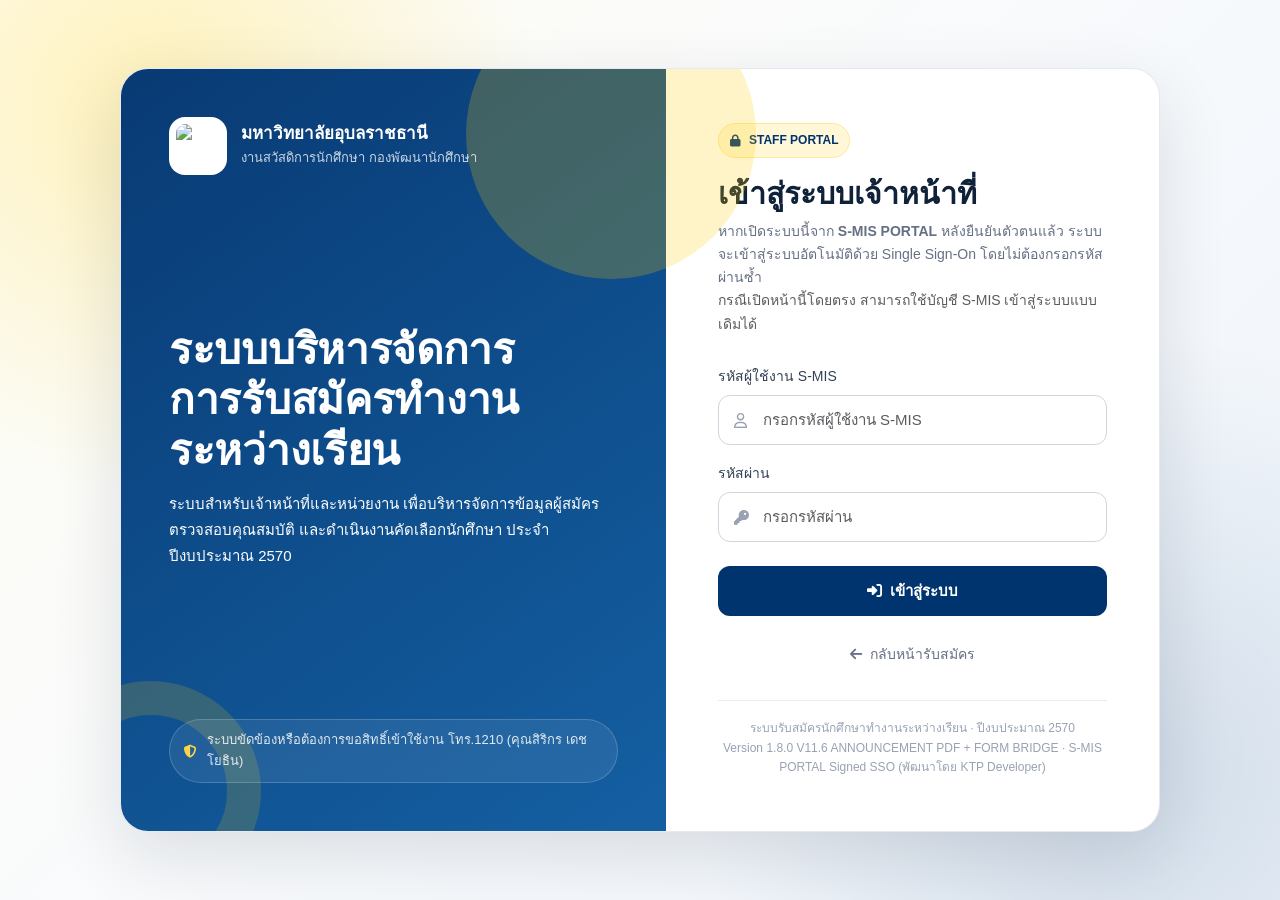
==== dashboard.html @ 1def1e17 "Add files via upload" ====
<!DOCTYPE html>
<html lang="th">
<head>
  <meta charset="utf-8">
  <meta http-equiv="Content-Security-Policy" content="default-src 'self'; base-uri 'self'; object-src 'none'; frame-src https://script.google.com https://*.googleusercontent.com; form-action 'self' https://script.google.com https://script.googleusercontent.com; connect-src 'self' https://script.google.com https://script.googleusercontent.com https://cdn.jsdelivr.net; img-src 'self' data: blob: https:; font-src 'self' data: https://fonts.gstatic.com https://cdnjs.cloudflare.com; style-src 'self' 'unsafe-inline' https://fonts.googleapis.com https://cdn.jsdelivr.net https://cdnjs.cloudflare.com; script-src 'self' 'unsafe-inline' https://cdn.jsdelivr.net; upgrade-insecure-requests">
  <meta name="referrer" content="no-referrer">
  <meta http-equiv="Cache-Control" content="no-cache, no-store, must-revalidate">
  <meta http-equiv="Pragma" content="no-cache">
  <meta name="viewport" content="width=device-width, initial-scale=1">
  <title>ระบบบริหารจัดการการรับสมัครนักศึกษาทำงานระหว่างเรียน</title>

  <link rel="preconnect" href="https://script.google.com">
  <link rel="preconnect" href="https://script.googleusercontent.com">
  <link rel="dns-prefetch" href="//script.google.com">
  <link rel="preconnect" href="https://fonts.googleapis.com">
  <link rel="preconnect" href="https://fonts.gstatic.com" crossorigin>
  <link href="https://fonts.googleapis.com/css2?family=IBM+Plex+Sans+Thai:wght@300;400;500;600;700&display=swap" rel="stylesheet">
  
  <link href="https://cdn.jsdelivr.net/npm/bootstrap@5.3.3/dist/css/bootstrap.min.css" rel="stylesheet">
  <link rel="stylesheet" href="https://cdnjs.cloudflare.com/ajax/libs/font-awesome/6.5.2/css/all.min.css">
  
  <script src="https://cdn.jsdelivr.net/npm/sweetalert2@11"></script>

  <link rel="stylesheet" href="./dashboard.css?v=20260926-template-v11-8">
</head>
<body>

  <div id="bootView" class="boot-screen">
    <div class="boot-content">
      <div class="boot-logo">
        <i class="fa-solid fa-briefcase"></i>
      </div>
      <div class="boot-title">
        ระบบบริหารจัดการการรับสมัครนักศึกษาทำงานระหว่างเรียน
      </div>
      <div class="boot-description">
        กำลังตรวจสอบสถานะการเข้าสู่ระบบ
      </div>
      <div class="boot-progress"></div>
    </div>
  </div>

  <div id="loginView" class="login-page d-none">
    <div class="staff-login-shell">
      <section class="staff-login-visual" aria-label="ข้อมูลระบบเจ้าหน้าที่">
        <div class="staff-login-brand">
          <img src="https://career.ubu.ac.th/assets/site_logo/Meta_UBU.png" alt="ตราสัญลักษณ์มหาวิทยาลัยอุบลราชธานี">
          <div>
            <div class="staff-login-brand-title">มหาวิทยาลัยอุบลราชธานี</div>
            <div class="staff-login-brand-subtitle">งานสวัสดิการนักศึกษา กองพัฒนานักศึกษา</div>
          </div>
        </div>

        <div class="staff-login-hero">
        <h2 style="color: #ffffff;">ระบบบริหารจัดการ<br>การรับสมัครทำงานระหว่างเรียน</h2>
        <p style="color: #ffffff;">
        ระบบสำหรับเจ้าหน้าที่และหน่วยงาน เพื่อบริหารจัดการข้อมูลผู้สมัคร
        ตรวจสอบคุณสมบัติ และดำเนินงานคัดเลือกนักศึกษา ประจำปีงบประมาณ 2570
        </p>
        </div>

        <div class="staff-login-note">
          <i class="fa-solid fa-shield-halved"></i>
          <span>ระบบขัดข้องหรือต้องการขอสิทธิ์เข้าใช้งาน โทร.1210 (คุณสิริกร เดชโยธิน)</span>
        </div>
      </section>

      <section class="staff-login-form-panel">
        <div class="staff-login-kicker">
          <i class="fa-solid fa-lock"></i>
          STAFF PORTAL
        </div>
        <h1>เข้าสู่ระบบเจ้าหน้าที่</h1>
        <p class="login-description">
          หากเปิดระบบนี้จาก <strong>S-MIS PORTAL</strong> หลังยืนยันตัวตนแล้ว
          ระบบจะเข้าสู่ระบบอัตโนมัติด้วย Single Sign-On โดยไม่ต้องกรอกรหัสผ่านซ้ำ
          <br><span class="text-muted">กรณีเปิดหน้านี้โดยตรง สามารถใช้บัญชี S-MIS เข้าสู่ระบบแบบเดิมได้</span>
        </p>

        <form id="loginForm">
          <div class="mb-3">
            <label class="form-label" for="username">รหัสผู้ใช้งาน S-MIS</label>
            <div class="staff-login-input-wrap">
              <i class="fa-regular fa-user"></i>
              <input id="username" class="form-control" autocomplete="username" placeholder="กรอกรหัสผู้ใช้งาน S-MIS" required>
            </div>
          </div>

          <div class="mb-4">
            <label class="form-label" for="password">รหัสผ่าน</label>
            <div class="staff-login-input-wrap">
              <i class="fa-solid fa-key"></i>
              <input id="password" type="password" class="form-control" autocomplete="current-password" placeholder="กรอกรหัสผ่าน" required>
            </div>
          </div>

          <button id="loginBtn" class="staff-login-submit w-100" type="submit">
            <i class="fa-solid fa-right-to-bracket me-2"></i>เข้าสู่ระบบ
          </button>
        </form>

        <button class="btn btn-link staff-login-back w-100 mt-3 text-decoration-none" onclick="backToApplicant()" type="button">
          <i class="fa-solid fa-arrow-left me-2"></i>กลับหน้ารับสมัคร
        </button>

        <div class="staff-login-footer">
          ระบบรับสมัครนักศึกษาทำงานระหว่างเรียน · ปีงบประมาณ 2570<br>Version 1.8.0 V11.6 ANNOUNCEMENT PDF + FORM BRIDGE · S-MIS PORTAL Signed SSO (พัฒนาโดย KTP Developer)
        </div>
      </section>
    </div>
  </div>

  <div id="appView" class="d-none">
    <div id="sidebarOverlay" class="sidebar-overlay" onclick="closeSidebar()"></div>
    <aside id="sidebar" class="sidebar">
      <div class="sidebar-brand">
        <div class="d-flex align-items-center gap-3">
          <div class="sidebar-brand-badge">
            <i class="fa-solid fa-briefcase"></i>
          </div>
          <div>
            <div class="brand-title">ระบบรับสมัครทำงานระหว่างเรียน</div>
            <div class="brand-subtitle">กองพัฒนานักศึกษา · มหาวิทยาลัยอุบลราชธานี</div>
          </div>
        </div>
      </div>
      <nav id="sidebarMenu" class="sidebar-menu"></nav>
      <div class="sidebar-user">
        <div class="small text-muted">เข้าสู่ระบบในชื่อ</div>
        <div id="sidebarUserName" class="fw-semibold text-truncate"></div>
        <div id="sidebarRole" class="small text-muted text-truncate"></div>
        <div id="sidebarPreloadStatus" class="small text-muted mt-2"><i class="fa-solid fa-spinner fa-spin me-1"></i>กำลังเตรียมข้อมูลทุกเมนู</div>
        <button class="btn btn-outline-danger btn-sm w-100 mt-3" onclick="logout()">
          <i class="fa-solid fa-right-from-bracket me-1"></i>ออกจากระบบ
        </button>
      </div>
    </aside>

    <div class="main">
      <header class="topbar">
        <div class="d-flex align-items-center gap-3">
          <button class="btn btn-light mobile-menu-btn" onclick="openSidebar()">
            <i class="fa-solid fa-bars"></i>
          </button>
          <div>
            <div id="topTitle" class="top-title fw-semibold">ภาพรวม</div>
            <div id="topSubtitle" class="top-subtitle text-muted"></div>
          </div>
        </div>
        <button class="btn btn-outline-secondary btn-sm btn-back-home" onclick="backToApplicant()">
          <i class="fa-solid fa-house me-1"></i>หน้ารับสมัคร
        </button>
      </header>
      <main id="content" class="content"></main>
    </div>
  </div>

  <div class="modal fade" id="listModal" tabindex="-1">
    <div class="modal-dialog modal-lg modal-dialog-scrollable">
      <div class="modal-content">
        <div class="modal-header">
          <h5 id="listModalTitle" class="modal-title fw-semibold">รายชื่อ</h5>
          <button class="btn-close" data-bs-dismiss="modal"></button>
        </div>
        <div id="listModalBody" class="modal-body"></div>
      </div>
    </div>
  </div>

  <div class="modal fade" id="detailModal" tabindex="-1">
    <div class="modal-dialog modal-xl modal-dialog-scrollable">
      <div class="modal-content">
        <div class="modal-header">
          <h5 class="modal-title fw-semibold">ข้อมูลผู้สมัคร</h5>
          <button class="btn-close" data-bs-dismiss="modal"></button>
        </div>
        <div id="detailModalBody" class="modal-body"></div>
      </div>
    </div>
  </div>

  <script src="./config.js?v=20260926-template-v11-8"></script>
  <script src="./gas-bridge.js?v=20260928-exceljs-print-v12"></script>
  <script src="https://cdn.jsdelivr.net/npm/bootstrap@5.3.3/dist/js/bootstrap.bundle.min.js"></script>
  <script src="./dashboard.js?v=20260928-v12-3-printtitles-compact"></script>
</body>
</html>
---- dashboard.css ----
:root {
  --navy: #123f68;
  --navy-dark: #0c3153;
  --blue: #165f9c;
  --yellow: #efb814;
  --bg: #f4f6f8;
  --surface: #ffffff;
  --border: #dde3e9;
  --text: #28343f;
  --muted: #6f7c88;
  --green: #26734d;
  --red: #b4424d;
  --orange: #986b00;
  --sidebar: 272px;
  --font-family-base: 'IBM Plex Sans Thai', -apple-system, BlinkMacSystemFont, "Segoe UI", Roboto, "Helvetica Neue", Arial, sans-serif;
}

* { 
  box-sizing: border-box; 
}

html, body {
  margin: 0;
  min-height: 100%;
}

body {
  min-height: 100vh;
  font-family: var(--font-family-base);
  color: var(--text);
  background: var(--bg);
  font-size: 15px;
  font-weight: 400;
  line-height: 1.6;
  -webkit-font-smoothing: antialiased;
  -moz-osx-font-smoothing: grayscale;
}

button, input, select, textarea {
  font-family: inherit;
}

h1, h2, h3, h4, h5, h6,
.h1, .h2, .h3, .h4, .h5, .h6 {
  font-family: var(--font-family-base);
  font-weight: 600;
  color: var(--navy);
  margin-bottom: 0.5rem;
}
.staff-login-hero h2,
.staff-login-hero p {
  color: #ffffff;
}

/* หากต้องการให้ข้อความด้านล่าง (ส่วนที่เป็น p) สีดรอปลงมานิดหน่อยให้ดูมีมิติ สามารถใช้โค้ดนี้แทนได้ครับ */
.staff-login-hero h2 {
  color: #ffffff;
}
.staff-login-hero p {
  color: rgba(255, 255, 255, 0.85);
}

    /* ======================================================
       BOOT / SESSION CHECK
    ====================================================== */
    .boot-screen {
      position: fixed;
      inset: 0;
      z-index: 5000;
      display: flex;
      align-items: center;
      justify-content: center;
      background: #f4f6f8;
    }

    .boot-content {
      width: min(350px, calc(100% - 40px));
      text-align: center;
    }

    .boot-logo {
      width: 58px;
      height: 58px;
      margin: 0 auto 16px;
      display: grid;
      place-items: center;
      border-radius: 10px;
      background: var(--navy-dark);
      color: var(--yellow);
      font-size: 26px;
    }

    .boot-title {
      color: var(--navy-dark);
      font-size: 18px;
      font-weight: 600;
      margin-bottom: 5px;
    }

    .boot-description {
      color: var(--muted);
      font-size: 14px;
      margin-bottom: 16px;
    }

    .boot-progress {
      width: 160px;
      height: 3px;
      margin: 0 auto;
      overflow: hidden;
      border-radius: 2px;
      background: #dce3e9;
    }

    .boot-progress::after {
      content: '';
      display: block;
      width: 55px;
      height: 100%;
      background: var(--yellow);
      animation: bootMove 1s ease-in-out infinite;
    }

    @keyframes bootMove {
      0% { transform: translateX(-55px); }
      100% { transform: translateX(160px); }
    }

    /* ======================================================
       LOGIN
    ====================================================== */
    .login-page {
      min-height: 100vh;
      display: grid;
      place-items: center;
      padding: 24px;
      background: #eef2f6;
    }

    .login-card {
      width: min(450px, 100%);
      padding: 30px;
      background: #fff;
      border: 1px solid #dce3e9;
      border-top: 5px solid var(--yellow);
      border-radius: 12px;
      box-shadow: 0 8px 22px rgba(31, 55, 79, .08);
    }

    .login-logo {
      width: 54px;
      height: 54px;
      display: grid;
      place-items: center;
      margin-bottom: 16px;
      border-radius: 10px;
      background: var(--navy);
      color: #fff;
      font-size: 24px;
    }

    /* ======================================================
       SIDEBAR
    ====================================================== */
    .sidebar {
      position: fixed;
      inset: 0 auto 0 0;
      width: var(--sidebar);
      z-index: 1040;
      display: flex;
      flex-direction: column;
      background: var(--navy-dark);
      color: #fff;
      transition: transform .2s ease;
    }

    .sidebar-brand {
      padding: 21px 17px;
      border-bottom: 1px solid rgba(255, 255, 255, .09);
    }

    .sidebar-brand-badge {
      width: 43px;
      height: 43px;
      display: grid;
      place-items: center;
      flex: 0 0 auto;
      border-radius: 8px;
      background: var(--yellow);
      color: var(--navy-dark);
      font-size: 20px;
    }

    .brand-title {
      color: #fff;
      font-size: 16px;
      font-weight: 600;
      line-height: 1.35;
    }

    .brand-subtitle {
      margin-top: 3px;
      color: rgba(255, 255, 255, .58);
      font-size: 13px;
      line-height: 1.4;
    }

    .sidebar-menu {
      flex: 1;
      padding: 16px 10px;
      overflow-y: auto;
    }

    .nav-label {
      padding: 0 10px 8px;
      color: rgba(255, 255, 255, .42);
      font-size: 12px;
      letter-spacing: .04em;
    }

    .side-link {
      width: 100%;
      display: flex;
      align-items: center;
      gap: 10px;
      padding: 10px 11px;
      margin-bottom: 4px;
      border: 0;
      border-radius: 6px;
      background: transparent;
      color: rgba(255, 255, 255, .72);
      text-align: left;
      font-size: 15px;
    }

    .side-link:hover {
      background: rgba(255, 255, 255, .06);
      color: #fff;
    }

    .side-link.active {
      background: rgba(255, 255, 255, .08);
      color: #fff;
      box-shadow: inset 3px 0 0 var(--yellow);
      font-weight: 500;
    }

    .side-link .icon {
      width: 25px;
      flex: 0 0 auto;
      color: #f2c949;
      text-align: center;
    }

    .menu-count {
      min-width: 21px;
      height: 21px;
      margin-left: auto;
      padding: 0 6px;
      display: inline-grid;
      place-items: center;
      border-radius: 10px;
      background: var(--yellow);
      color: var(--navy-dark);
      font-size: 12px;
      font-weight: 700;
    }

    .sidebar-user {
      margin: 0 10px 11px;
      padding: 12px;
      border-top: 1px solid rgba(255, 255, 255, .08);
      border-radius: 7px;
      background: rgba(255, 255, 255, .03);
    }

    .sidebar-user .text-muted {
      color: rgba(255, 255, 255, .52) !important;
      font-size: 13px;
    }

    #sidebarUserName { color: #fff; font-size: 15px; }

    /* ======================================================
       MAIN
    ====================================================== */
    .main {
      min-height: 100vh;
      margin-left: var(--sidebar);
    }

    .topbar {
      position: sticky;
      top: 0;
      z-index: 1020;
      height: 68px;
      padding: 0 24px;
      display: flex;
      align-items: center;
      justify-content: space-between;
      background: #fff;
      border-bottom: 1px solid var(--border);
    }

    .content {
      width: 100%;
      max-width: 1720px;
      margin: 0 auto;
      padding: 24px 28px 32px;
    }

    .page-title {
      margin-bottom: 3px;
      color: var(--navy-dark);
      font-size: 26px;
      font-weight: 600;
    }

    .page-subtitle {
      color: var(--muted);
      font-size: 14px;
    }

    /* ======================================================
       DASHBOARD CARDS
    ====================================================== */
    .stat-card {
      height: 100%;
      padding: 17px;
      background: #fff;
      border: 1px solid var(--border);
      border-radius: 9px;
    }

    .stat-number {
      color: var(--navy-dark);
      font-size: 32px;
      font-weight: 650;
      line-height: 1;
    }

    .stat-label {
      margin-top: 7px;
      color: var(--muted);
      font-size: 14px;
    }

    .stat-icon {
      width: 39px;
      height: 39px;
      display: grid;
      place-items: center;
      border-radius: 7px;
      background: #edf3f8;
      color: var(--blue);
      font-size: 18px;
    }

    /* ======================================================
       PANEL / TABLE
    ====================================================== */
    .panel {
      overflow: hidden;
      background: #fff;
      border: 1px solid var(--border);
      border-radius: 9px;
    }

    .panel-header {
      min-height: 58px;
      padding: 13px 16px;
      display: flex;
      align-items: center;
      justify-content: space-between;
      gap: 12px;
      flex-wrap: wrap;
      border-bottom: 1px solid var(--border);
    }

    .panel-title {
      margin: 0;
      color: var(--navy-dark);
      font-size: 18px;
      font-weight: 600;
    }

    .table-wrap {
      overflow-x: auto;
    }

    .table {
      margin: 0;
      vertical-align: middle;
      font-size: 14px;
    }

    .table thead th {
      padding: 11px 12px;
      white-space: nowrap;
      background: #f5f7f9;
      color: #566572;
      border-bottom: 1px solid var(--border);
      font-weight: 600;
    }

    .table td, .table th {
      padding: 11px 12px;
      border-color: #e9edf1;
    }

    .table tbody tr:hover {
      background: #fafbfd;
    }

    .table tbody tr.selected-row {
      background: #fffaf0;
      box-shadow: inset 3px 0 0 var(--yellow);
    }

    /* ======================================================
       CONTROLS
    ====================================================== */
    .form-control, .form-select {
      border-color: #cfd8e1;
      border-radius: 6px;
      font-size: 14px;
    }

    .form-control:focus, .form-select:focus {
      border-color: #8eb0cc;
      box-shadow: 0 0 0 .15rem rgba(22, 95, 156, .08);
    }

    .btn {
      border-radius: 6px;
      font-size: 14px;
      font-weight: 500;
    }

    .btn-primary {
      background: var(--blue);
      border-color: var(--blue);
    }

    .btn-primary:hover {
      background: #0f5287;
      border-color: #0f5287;
    }

    .form-check-input {
      cursor: pointer;
      border-color: #adb9c4;
    }

    .form-check-input:checked {
      background-color: var(--blue);
      border-color: var(--blue);
    }

    /* ======================================================
       STATUS
    ====================================================== */
    .status-badge {
      padding: 4px 8px;
      display: inline-flex;
      align-items: center;
      border-radius: 5px;
      white-space: nowrap;
      font-size: 12px;
      font-weight: 500;
    }

    .badge-wait { background: #fff4d6; color: #7a5a00; }
    .badge-pass { background: #e8f3ed; color: #226644; }
    .badge-fail { background: #f9e9eb; color: #9f3440; }
    .badge-info { background: #e8f0f8; color: #195a8b; }
    .badge-muted { background: #edf0f2; color: #56616b; }

    /* ======================================================
       GRAPH
    ====================================================== */
    .bar-row {
      min-height: 44px;
      display: grid;
      grid-template-columns: minmax(210px, 1.4fr) minmax(180px, 3fr) 70px;
      align-items: center;
      gap: 14px;
      border-bottom: 1px solid #edf0f3;
      font-size: 14px;
    }

    .bar-row:last-child {
      border-bottom: 0;
    }

    .bar-track {
      height: 9px;
      overflow: hidden;
      border-radius: 4px;
      background: #e8edf2;
    }

    .bar-fill {
      height: 100%;
      min-width: 3px;
      background: var(--blue);
    }


    /* ======================================================
       ADMIN INTELLIGENCE DASHBOARD
    ====================================================== */
    .admin-hero {
      position: relative;
      overflow: hidden;
      margin-bottom: 18px;
      padding: 22px;
      border: 1px solid #d8e2ea;
      border-radius: 14px;
      background:
        radial-gradient(circle at 92% 15%, rgba(239,184,20,.22), transparent 24%),
        linear-gradient(135deg, #0c3153 0%, #123f68 62%, #165f9c 100%);
      color: #fff;
      box-shadow: 0 12px 30px rgba(12,49,83,.12);
    }

    .admin-hero::after {
      content: '';
      position: absolute;
      width: 220px;
      height: 220px;
      right: -70px;
      bottom: -120px;
      border: 1px solid rgba(255,255,255,.14);
      border-radius: 50%;
    }

    .admin-hero-title {
      position: relative;
      z-index: 1;
      margin: 0;
      font-size: clamp(22px, 2.2vw, 31px);
      font-weight: 650;
      letter-spacing: -.02em;
    }

    .admin-hero-subtitle {
      position: relative;
      z-index: 1;
      margin-top: 5px;
      color: rgba(255,255,255,.7);
      font-size: 13px;
    }

    .admin-hero-meta {
      position: relative;
      z-index: 1;
      display: flex;
      flex-wrap: wrap;
      gap: 8px;
      margin-top: 18px;
    }

    .admin-hero-chip {
      padding: 7px 10px;
      border: 1px solid rgba(255,255,255,.15);
      border-radius: 999px;
      background: rgba(255,255,255,.08);
      color: rgba(255,255,255,.88);
      font-size: 12px;
      backdrop-filter: blur(8px);
    }

    .admin-refresh-btn {
      position: relative;
      z-index: 1;
      border-color: rgba(255,255,255,.28) !important;
      background: rgba(255,255,255,.08) !important;
      color: #fff !important;
    }

    .admin-refresh-btn:hover {
      background: rgba(255,255,255,.16) !important;
    }

    .intel-kpi-card {
      height: 100%;
      padding: 16px;
      border: 1px solid var(--border);
      border-radius: 11px;
      background: #fff;
      box-shadow: 0 4px 14px rgba(31,55,79,.035);
    }

    .intel-kpi-top {
      display: flex;
      align-items: flex-start;
      justify-content: space-between;
      gap: 12px;
    }

    .intel-kpi-icon {
      width: 38px;
      height: 38px;
      display: grid;
      place-items: center;
      flex: 0 0 auto;
      border-radius: 9px;
      background: #edf3f8;
      color: var(--blue);
      font-size: 16px;
    }

    .intel-kpi-value {
      margin-top: 9px;
      color: var(--navy-dark);
      font-size: 28px;
      font-weight: 700;
      line-height: 1;
      font-variant-numeric: tabular-nums;
    }

    .intel-kpi-label {
      color: #627381;
      font-size: 13px;
      font-weight: 500;
    }

    .intel-kpi-meta {
      margin-top: 8px;
      color: #7c8994;
      font-size: 12px;
      line-height: 1.45;
    }

    .intel-positive { color: #24734e; }
    .intel-negative { color: #a73e48; }
    .intel-neutral { color: #6c7a86; }

    .smart-insights {
      display: grid;
      grid-template-columns: repeat(4, minmax(0, 1fr));
      gap: 12px;
      margin-bottom: 18px;
    }

    .smart-insight {
      min-height: 112px;
      padding: 14px;
      border: 1px solid var(--border);
      border-radius: 10px;
      background: #fff;
    }

    .smart-insight-head {
      display: flex;
      align-items: center;
      gap: 8px;
      margin-bottom: 7px;
      color: var(--navy-dark);
      font-size: 13px;
      font-weight: 600;
    }

    .smart-insight-icon {
      width: 29px;
      height: 29px;
      display: grid;
      place-items: center;
      border-radius: 7px;
      background: #f2f5f8;
      color: var(--blue);
    }

    .smart-insight-text {
      color: #647480;
      font-size: 12px;
      line-height: 1.65;
    }

    .smart-insight strong { color: #2a3c4c; }

    .intel-panel {
      height: 100%;
      overflow: hidden;
      border: 1px solid var(--border);
      border-radius: 11px;
      background: #fff;
    }

    .intel-panel-head {
      min-height: 61px;
      padding: 13px 16px;
      display: flex;
      align-items: center;
      justify-content: space-between;
      gap: 12px;
      flex-wrap: wrap;
      border-bottom: 1px solid var(--border);
    }

    .intel-panel-title {
      margin: 0;
      color: var(--navy-dark);
      font-size: 17px;
      font-weight: 600;
    }

    .intel-panel-subtitle {
      margin-top: 3px;
      color: #7b8893;
      font-size: 12px;
    }

    .trend-wrap {
      padding: 12px 14px 8px;
    }

    .trend-svg {
      width: 100%;
      height: auto;
      min-height: 220px;
      overflow: visible;
    }

    .trend-grid-line { stroke: #e8edf2; stroke-width: 1; }
    .trend-axis-label { fill: #83909a; font-size: 11px; font-family: 'Kanit', sans-serif; }
    .trend-area { fill: rgba(22,95,156,.08); }
    .trend-line { fill: none; stroke: #165f9c; stroke-width: 3; stroke-linecap: round; stroke-linejoin: round; }
    .trend-point { fill: #fff; stroke: #165f9c; stroke-width: 2.5; }
    .trend-point-hot { fill: #efb814; stroke: #fff; stroke-width: 2.5; }

    .funnel-list { padding: 13px 15px 15px; }
    .funnel-step { margin-bottom: 13px; }
    .funnel-step:last-child { margin-bottom: 0; }
    .funnel-label-row {
      display: flex;
      align-items: center;
      justify-content: space-between;
      gap: 10px;
      margin-bottom: 5px;
      font-size: 12px;
    }
    .funnel-label { color: #526574; }
    .funnel-value { color: var(--navy-dark); font-weight: 650; }
    .funnel-track {
      height: 8px;
      overflow: hidden;
      border-radius: 999px;
      background: #edf1f4;
    }
    .funnel-fill {
      height: 100%;
      border-radius: 999px;
      background: linear-gradient(90deg, #165f9c, #2d79b3);
    }

    .dept-intel-list {
      max-height: 520px;
      overflow: auto;
    }

    .dept-intel-row {
      display: grid;
      grid-template-columns: 44px minmax(240px, 1.6fr) minmax(150px, 1fr) 145px;
      gap: 13px;
      align-items: center;
      padding: 12px 16px;
      border-bottom: 1px solid #edf0f3;
    }

    .dept-intel-row:last-child { border-bottom: 0; }
    .dept-intel-row:hover { background: #fafbfd; }

    .dept-rank {
      width: 30px;
      height: 30px;
      display: grid;
      place-items: center;
      border-radius: 8px;
      background: #f0f3f6;
      color: #60717e;
      font-size: 12px;
      font-weight: 700;
    }

    .dept-rank.top {
      background: #fff3cd;
      color: #7b5b00;
    }

    .dept-name {
      color: #293e50;
      font-size: 13px;
      font-weight: 550;
      line-height: 1.45;
    }

    .dept-progress-line {
      height: 6px;
      margin-top: 7px;
      overflow: hidden;
      border-radius: 999px;
      background: #e9eef2;
    }

    .dept-progress-fill {
      height: 100%;
      border-radius: 999px;
      background: var(--blue);
    }

    .dept-metric-label {
      color: #8a96a0;
      font-size: 10px;
      text-transform: uppercase;
      letter-spacing: .02em;
    }

    .dept-metric-value {
      margin-top: 2px;
      color: #324858;
      font-size: 13px;
      font-weight: 650;
      font-variant-numeric: tabular-nums;
    }

    .analysis-badge {
      display: inline-flex;
      align-items: center;
      gap: 5px;
      padding: 4px 7px;
      border-radius: 999px;
      background: #edf3f8;
      color: #295f86;
      font-size: 11px;
      white-space: nowrap;
    }

    .analysis-badge.warn {
      background: #fff4d6;
      color: #815f00;
    }

    .distribution-list { padding: 14px 16px 16px; }
    .distribution-row { margin-bottom: 12px; }
    .distribution-row:last-child { margin-bottom: 0; }
    .distribution-head {
      display: flex;
      justify-content: space-between;
      gap: 12px;
      margin-bottom: 5px;
      font-size: 12px;
    }
    .distribution-name {
      max-width: 78%;
      overflow: hidden;
      color: #506474;
      text-overflow: ellipsis;
      white-space: nowrap;
    }
    .distribution-value { color: var(--navy-dark); font-weight: 650; }
    .distribution-track {
      height: 7px;
      overflow: hidden;
      border-radius: 999px;
      background: #edf1f4;
    }
    .distribution-fill {
      height: 100%;
      border-radius: 999px;
      background: linear-gradient(90deg, #efb814, #f2c949);
    }

    .quality-grid {
      display: grid;
      grid-template-columns: repeat(2, minmax(0, 1fr));
      gap: 11px;
      padding: 14px 16px 16px;
    }

    .quality-item {
      padding: 13px;
      border: 1px solid #e5eaee;
      border-radius: 9px;
      background: #fafbfd;
    }
    .quality-value {
      color: var(--navy-dark);
      font-size: 21px;
      font-weight: 700;
      line-height: 1.1;
    }
    .quality-label {
      margin-top: 4px;
      color: #687984;
      font-size: 11px;
    }
    .quality-progress {
      height: 5px;
      margin-top: 9px;
      overflow: hidden;
      border-radius: 999px;
      background: #e6ebef;
    }
    .quality-progress > div {
      height: 100%;
      border-radius: 999px;
      background: var(--blue);
    }

    @media (max-width: 1199.98px) {
      .smart-insights { grid-template-columns: repeat(2, minmax(0, 1fr)); }
      .dept-intel-row { grid-template-columns: 40px minmax(220px, 1.5fr) minmax(130px, 1fr) 135px; }
    }

    @media (max-width: 767.98px) {
      .admin-hero { padding: 18px; }
      .smart-insights { grid-template-columns: 1fr; }
      .trend-wrap { padding-left: 5px; padding-right: 5px; overflow-x: auto; }
      .trend-svg { min-width: 650px; }
      .dept-intel-row {
        grid-template-columns: 34px minmax(0, 1fr);
        gap: 9px;
      }
      .dept-intel-row .dept-progress-cell,
      .dept-intel-row .dept-review-metric,
      .dept-intel-row .dept-forward-metric,
      .dept-intel-row .dept-selected-metric { display: none; }
      .quality-grid { grid-template-columns: 1fr; }
    }

    /* ======================================================
       SELECTION / BASKET
    ====================================================== */
    .selection-hero {
      margin-bottom: 16px;
      padding: 17px 18px;
      display: flex;
      align-items: center;
      justify-content: space-between;
      gap: 16px;
      background: #fff;
      border: 1px solid var(--border);
      border-left: 4px solid var(--yellow);
      border-radius: 9px;
    }

    .selection-title {
      margin: 0 0 4px;
      color: var(--navy-dark);
      font-size: 22px;
      font-weight: 600;
    }

    .selection-subtitle {
      margin: 0;
      color: var(--muted);
      font-size: 14px;
    }

    .basket-widget {
      min-width: 155px;
      padding: 9px 11px;
      display: flex;
      align-items: center;
      gap: 10px;
      border: 1px solid #cbd8e3;
      border-radius: 7px;
      background: #f8fafc;
      color: var(--navy-dark);
      text-align: left;
    }

    .basket-widget:hover {
      background: #f1f5f8;
    }

    .basket-icon-wrap {
      position: relative;
      width: 40px;
      height: 40px;
      display: grid;
      place-items: center;
      flex: 0 0 auto;
      border-radius: 6px;
      background: var(--yellow);
      color: var(--navy-dark);
    }

    .basket-badge {
      position: absolute;
      top: -6px;
      right: -7px;
      min-width: 20px;
      height: 20px;
      padding: 0 5px;
      display: grid;
      place-items: center;
      border: 2px solid #fff;
      border-radius: 10px;
      background: var(--navy);
      color: #fff;
      font-size: 11px;
    }

    .basket-widget-label {
      color: var(--muted);
      font-size: 13px;
    }

    .basket-widget-count {
      font-size: 16px;
      font-weight: 600;
    }

    .basket-checkbox-wrap {
      width: 30px;
      height: 30px;
      display: inline-grid;
      place-items: center;
      border: 1px solid #d9e0e6;
      border-radius: 5px;
      background: #fff;
    }

    .candidate-name {
      color: #243849;
      font-weight: 500;
    }

    .candidate-code {
      color: #556775;
      font-variant-numeric: tabular-nums;
    }

    /* ======================================================
       RESULT PAGE
    ====================================================== */
    .result-toolbar {
      margin-bottom: 16px;
      display: flex;
      align-items: center;
      justify-content: space-between;
      gap: 12px;
      flex-wrap: wrap;
    }

    .result-summary {
      display: flex;
      flex-wrap: wrap;
      overflow: hidden;
      background: #fff;
      border: 1px solid var(--border);
      border-radius: 8px;
    }

    .result-summary-item {
      min-width: 125px;
      padding: 10px 14px;
      border-right: 1px solid var(--border);
    }

    .result-summary-item:last-child {
      border-right: 0;
    }

    .result-summary-value {
      color: var(--navy-dark);
      font-size: 20px;
      font-weight: 650;
      line-height: 1.1;
    }

    .result-summary-label {
      margin-top: 3px;
      color: var(--muted);
      font-size: 13px;
    }

    .result-link {
      padding: 0;
      border: 0;
      background: transparent;
      color: var(--blue);
      text-decoration: underline;
      text-underline-offset: 2px;
      font-size: 14px;
    }

    .result-pass { color: var(--green); }
    .result-fail { color: var(--red); }
    .result-wait { color: var(--orange); }

    /* ======================================================
       PROFILE IMAGE
    ====================================================== */
    .photo-thumb {
      width: 45px;
      height: 57px;
      object-fit: cover;
      border: 1px solid #d6dde4;
      border-radius: 5px;
      background: #eef1f4;
    }

    .photo-placeholder {
      width: 45px;
      height: 57px;
      display: grid;
      place-items: center;
      border: 1px solid #d6dde4;
      border-radius: 5px;
      background: #f2f4f6;
      color: #8996a1;
    }

    .profile-detail-grid {
      display: grid;
      grid-template-columns: minmax(0, 1fr) 170px;
      gap: 20px;
      align-items: start;
    }

    .profile-detail-photo {
      width: 160px;
      height: 200px;
      object-fit: cover;
      border: 1px solid #d8dfe6;
      border-radius: 6px;
      background: #f1f3f5;
    }

    .detail-list {
      display: grid;
      grid-template-columns: repeat(2, minmax(0, 1fr));
      gap: 10px;
    }

    .detail-item {
      padding: 10px 11px;
      border: 1px solid #e2e7eb;
      border-radius: 6px;
      background: #fafbfc;
    }

    .detail-item.full {
      grid-column: 1 / -1;
    }

    .detail-label {
      margin-bottom: 3px;
      color: #7a8791;
      font-size: 13px;
    }

    .detail-value {
      color: #28343f;
      font-size: 14px;
      word-break: break-word;
    }

    .attachment-chip {
      margin: 2px 4px 2px 0;
      padding: 5px 8px;
      display: inline-flex;
      align-items: center;
      gap: 5px;
      border: 1px solid #cbd8e3;
      border-radius: 5px;
      background: #f7fafc;
      color: var(--blue);
      text-decoration: none;
      font-size: 13px;
    }

    /* ======================================================
       MOBILE
    ====================================================== */
    .sidebar-overlay {
      position: fixed;
      inset: 0;
      z-index: 1035;
      display: none;
      background: rgba(0, 0, 0, .35);
    }

    .mobile-menu-btn {
      display: none;
    }

    @media (max-width: 991.98px) {
      .sidebar {
        transform: translateX(-100%);
      }
      .sidebar.open {
        transform: translateX(0);
      }
      .sidebar-overlay.show {
        display: block;
      }
      .main {
        margin-left: 0;
      }
      .mobile-menu-btn {
        display: inline-flex;
      }
      .topbar {
        padding: 0 14px;
      }
      .content {
        padding: 18px 14px;
      }
    }

    @media (max-width: 767.98px) {
      .page-title {
        font-size: 22px;
      }
      .selection-hero {
        flex-direction: column;
        align-items: stretch;
      }
      .basket-widget {
        width: 100%;
      }
      .profile-detail-grid {
        grid-template-columns: 1fr;
      }
      .profile-detail-photo {
        margin: 0 auto;
      }
      .detail-list {
        grid-template-columns: 1fr;
      }
      .bar-row {
        padding: 9px 0;
        grid-template-columns: 1fr;
        gap: 5px;
      }
    }


/* ======================================================
   STAFF ACCOUNT REGISTRATION
====================================================== */
.staff-account-hero {
  margin-bottom: 16px;
  padding: 17px 18px;
  display: flex;
  align-items: center;
  justify-content: space-between;
  gap: 16px;
  border: 1px solid var(--border);
  border-left: 4px solid var(--yellow);
  border-radius: 9px;
  background: #fff;
}

.staff-account-count {
  min-width: 170px;
  padding: 9px 12px;
  display: inline-flex;
  align-items: center;
  justify-content: center;
  gap: 9px;
  border: 1px solid #d9e2e9;
  border-radius: 7px;
  background: #f8fafc;
  color: var(--navy-dark);
  white-space: nowrap;
}

.staff-account-count i { color: var(--blue); }
.staff-account-count strong { font-size: 16px; }
.staff-account-table td { vertical-align: middle; }

.staff-account-unit {
  display: flex;
  flex-direction: column;
  gap: 2px;
  line-height: 1.4;
}

.staff-account-unit strong {
  color: #304657;
  font-weight: 550;
}

.staff-account-unit span {
  color: var(--muted);
  font-size: 12px;
}

@media (max-width: 767.98px) {
  .staff-account-hero {
    flex-direction: column;
    align-items: stretch;
  }
  .staff-account-count { width: 100%; }
}

    #loginView.login-page {
      min-height: 100vh;
      display: flex;
      align-items: center;
      justify-content: center;
      padding: 28px 18px;
      background:
        radial-gradient(circle at 12% 12%, rgba(255, 205, 0, .24), transparent 28%),
        radial-gradient(circle at 88% 85%, rgba(0, 52, 111, .13), transparent 32%),
        linear-gradient(135deg, #fffdf4 0%, #f8fafc 48%, #eef4fb 100%);
    }

    #loginView.d-none { display: none !important; }

    .staff-login-shell {
      width: min(1040px, 100%);
      display: grid;
      grid-template-columns: minmax(0, 1.05fr) minmax(360px, .95fr);
      overflow: hidden;
      border-radius: 28px;
      background: #fff;
      border: 1px solid rgba(0, 52, 111, .10);
      box-shadow: 0 24px 70px rgba(16, 24, 40, .12);
    }

    .staff-login-visual {
      position: relative;
      min-height: 590px;
      padding: 48px;
      display: flex;
      flex-direction: column;
      justify-content: space-between;
      color: #fff;
      background:
        linear-gradient(145deg, rgba(0, 52, 111, .97), rgba(0, 82, 155, .92));
      isolation: isolate;
    }

    .staff-login-visual::before,
    .staff-login-visual::after {
      content: '';
      position: absolute;
      border-radius: 999px;
      z-index: -1;
      pointer-events: none;
    }

    .staff-login-visual::before {
      width: 290px;
      height: 290px;
      right: -90px;
      top: -80px;
      background: rgba(255, 205, 0, .22);
    }

    .staff-login-visual::after {
      width: 220px;
      height: 220px;
      left: -80px;
      bottom: -70px;
      border: 34px solid rgba(255, 205, 0, .16);
    }

    .staff-login-brand {
      display: flex;
      align-items: center;
      gap: 14px;
    }

    .staff-login-brand img {
      width: 58px;
      height: 58px;
      object-fit: contain;
      background: #fff;
      border-radius: 16px;
      padding: 7px;
    }

    .staff-login-brand-title {
      font-size: 17px;
      font-weight: 600;
      line-height: 1.35;
    }

    .staff-login-brand-subtitle {
      margin-top: 2px;
      font-size: 13px;
      opacity: .78;
    }

    .staff-login-hero h2 {
      max-width: 520px;
      margin: 0 0 14px;
      font-size: clamp(29px, 3.3vw, 43px);
      line-height: 1.2;
      font-weight: 700;
      letter-spacing: -.3px;
    }

    .staff-login-hero p {
      max-width: 490px;
      margin: 0;
      color: rgba(255,255,255,.76);
      font-size: 15px;
      line-height: 1.75;
    }

    .staff-login-note {
      display: inline-flex;
      align-items: center;
      gap: 10px;
      width: fit-content;
      padding: 10px 14px;
      border: 1px solid rgba(255,255,255,.18);
      border-radius: 999px;
      background: rgba(255,255,255,.08);
      color: rgba(255,255,255,.86);
      font-size: 13px;
    }

    .staff-login-note i { color: #ffd447; }

    .staff-login-form-panel {
      padding: 54px 52px;
      display: flex;
      flex-direction: column;
      justify-content: center;
    }

    .staff-login-kicker {
      display: inline-flex;
      align-items: center;
      gap: 8px;
      width: fit-content;
      margin-bottom: 18px;
      padding: 7px 11px;
      border-radius: 999px;
      color: #00346f;
      background: #fff7d6;
      border: 1px solid #ffe79a;
      font-size: 12px;
      font-weight: 600;
    }

    .staff-login-form-panel h1 {
      margin: 0;
      color: #10213a;
      font-size: 30px;
      font-weight: 700;
    }

    .staff-login-form-panel .login-description {
      margin: 8px 0 28px;
      color: #667085;
      font-size: 14px;
      line-height: 1.65;
    }

    .staff-login-form-panel .form-label {
      margin-bottom: 8px;
      color: #344054;
      font-size: 14px;
      font-weight: 500;
    }

    .staff-login-input-wrap { position: relative; }

    .staff-login-input-wrap > i {
      position: absolute;
      left: 16px;
      top: 50%;
      transform: translateY(-50%);
      color: #98a2b3;
      pointer-events: none;
    }

    .staff-login-form-panel .form-control {
      min-height: 50px;
      padding-left: 44px;
      border-radius: 12px;
      border: 1px solid #d0d5dd;
      background: #fff;
      font-size: 15px;
      box-shadow: none;
    }

    .staff-login-form-panel .form-control:focus {
      border-color: #f0b900;
      box-shadow: 0 0 0 4px rgba(255, 205, 0, .16);
    }

    .staff-login-submit {
      min-height: 50px;
      border: 0;
      border-radius: 12px;
      background: #00346f;
      color: #fff;
      font-weight: 600;
      transition: transform .15s ease, background .15s ease;
    }

    .staff-login-submit:hover { background: #002b5d; }
    .staff-login-submit:active { transform: translateY(1px); }

    .staff-login-back {
      min-height: 44px;
      color: #667085 !important;
      font-size: 14px;
    }

    .staff-login-footer {
      margin-top: 24px;
      padding-top: 18px;
      border-top: 1px solid #eaecf0;
      color: #98a2b3;
      text-align: center;
      font-size: 12px;
    }

    @media (max-width: 860px) {
      #loginView.login-page { padding: 18px 12px; }
      .staff-login-shell { grid-template-columns: 1fr; max-width: 560px; border-radius: 22px; }
      .staff-login-visual { min-height: auto; padding: 28px; gap: 42px; }
      .staff-login-hero h2 { font-size: 28px; }
      .staff-login-hero p { font-size: 14px; }
      .staff-login-note { display: none; }
      .staff-login-form-panel { padding: 34px 28px 30px; }
    }

    @media (max-width: 420px) {
      .staff-login-visual { padding: 24px 20px; }
      .staff-login-brand img { width: 48px; height: 48px; }
      .staff-login-form-panel { padding: 30px 20px 24px; }
      .staff-login-form-panel h1 { font-size: 25px; }
    }


/* ======================================================
   BUILD 2026.09.02-R3 — integrated UI enhancements
   ====================================================== */
/* UBU Student Jobs - dashboard overrides 2026-09-02 */
:root{--ubu-yellow:#f6c900;--ubu-yellow-deep:#e2ad00;--navy:#123d68;--navy-deep:#092a4a;--soft:#f4f7fb}
body{background:var(--soft)}
.content{max-width:1680px;margin:0 auto;padding-bottom:48px}
.dashboard-skeleton{min-height:260px;display:grid;place-items:center;align-content:center;gap:12px;color:#6c7885}
.dashboard-hero,.section-hero{position:relative;overflow:hidden;border-radius:24px;padding:28px 30px;display:flex;align-items:center;justify-content:space-between;gap:24px;box-shadow:0 16px 40px rgba(9,42,74,.12);isolation:isolate}
.dashboard-hero{background:linear-gradient(120deg,#ffdf52 0%,#f6c900 45%,#e7b400 100%);color:#1e2f41}
.dashboard-hero:after,.section-hero:after{content:"";position:absolute;width:290px;height:290px;border:54px solid rgba(255,255,255,.22);border-radius:50%;right:-85px;top:-110px;z-index:-1}
.dashboard-hero h1,.section-hero h1{font-size:clamp(25px,3vw,38px);font-weight:700;margin:6px 0 6px}.dashboard-hero p,.section-hero p{margin:0;opacity:.82;max-width:780px}.dashboard-hero-kicker,.section-kicker{font-size:12px;letter-spacing:.12em;font-weight:700;opacity:.74}
.dashboard-refresh{border:0;border-radius:14px;padding:11px 18px;background:rgba(255,255,255,.9);color:#173a5d;font-weight:600;box-shadow:0 8px 20px rgba(71,57,0,.12);white-space:nowrap}
.section-hero{background:linear-gradient(125deg,#173f69,#0c2f52);color:white}.applicant-hero{background:linear-gradient(125deg,#163e67,#275e92)}.civil-hero{background:linear-gradient(125deg,#174b76,#0d7392)}.department-hero{background:linear-gradient(125deg,#143b62,#254f76)}
.section-hero-icon{font-size:92px;opacity:.12;line-height:1;margin-right:12px}
.wm-card{position:relative!important;overflow:hidden!important;isolation:isolate!important;border:0!important;border-radius:20px!important;min-height:150px;box-shadow:0 12px 30px rgba(22,51,80,.10)!important;transition:transform .18s ease,box-shadow .18s ease}.wm-card:hover{transform:translateY(-3px);box-shadow:0 18px 38px rgba(22,51,80,.16)!important}.wm-card:before{content:"";position:absolute;inset:0;z-index:-2;background:linear-gradient(135deg,rgba(255,255,255,.96),rgba(255,255,255,.82))}.wm-card:after{content:"";position:absolute;left:0;top:0;bottom:0;width:6px;background:var(--accent,#f6c900)}
.wm-bg-icon{position:absolute;right:-8px;bottom:-21px;font-size:98px;line-height:1;color:var(--watermark,rgba(17,61,104,.09));transform:rotate(-9deg);z-index:-1}.wm-card .intel-kpi-icon,.wm-card .stat-icon{background:var(--icon-bg,#fff3b3)!important;color:var(--icon-fg,#6c5200)!important;box-shadow:none!important}.wm-card .intel-kpi-value,.wm-card .stat-number{font-weight:750!important;color:#153a5e!important}.wm-card .intel-kpi-label,.wm-card .stat-label{font-weight:600!important;color:#506276!important}
.wm-yellow{--accent:#f6c900;--icon-bg:#fff2a8;--icon-fg:#735600;--watermark:rgba(224,170,0,.13)}.wm-blue{--accent:#3c8ed6;--icon-bg:#e2f1ff;--icon-fg:#1d659f;--watermark:rgba(29,101,159,.10)}.wm-green{--accent:#39a96b;--icon-bg:#e3f7eb;--icon-fg:#23774b;--watermark:rgba(35,119,75,.10)}.wm-purple{--accent:#8b67c8;--icon-bg:#f0eafd;--icon-fg:#6843a8;--watermark:rgba(104,67,168,.10)}.wm-orange{--accent:#ec9143;--icon-bg:#fff0e2;--icon-fg:#ad5d19;--watermark:rgba(173,93,25,.10)}.wm-red{--accent:#d85a67;--icon-bg:#fde8eb;--icon-fg:#a63441;--watermark:rgba(166,52,65,.10)}
.intel-panel,.premium-panel,.panel{border:1px solid #e7edf4!important;border-radius:20px!important;background:#fff!important;box-shadow:0 10px 28px rgba(22,51,80,.07)!important}.intel-panel-head,.panel-header{padding:18px 20px!important}.intel-panel-title,.panel-title{font-weight:700!important;color:#173a5d!important}.chart-panel{min-height:360px}.trend-wrap{padding:2px 16px 18px}.trend-svg{width:100%;min-height:255px}.trend-line{stroke:#236fae;stroke-width:3;fill:none}.trend-area{fill:rgba(35,111,174,.10)}.trend-point{fill:#236fae}.trend-point-hot{fill:#e4ad00}.trend-grid-line{stroke:#e6edf4;stroke-width:1}.trend-axis-label{fill:#7d8996;font-size:11px}
.watch-row{display:flex;gap:12px;padding:14px 0;border-bottom:1px solid #eef2f6;font-size:13px;line-height:1.65}.watch-row:last-child{border-bottom:0}.watch-icon{width:34px;height:34px;display:grid;place-items:center;border-radius:11px;background:#fff2b2;color:#765a00;flex:0 0 auto}
.dept-intel-list{padding:0 16px 16px}.dept-intel-row{display:grid;grid-template-columns:50px minmax(220px,1.25fr) minmax(220px,1fr) minmax(170px,.8fr);align-items:center;gap:16px;padding:15px 10px;border-bottom:1px solid #eef2f6;border-radius:12px;transition:.16s}.dept-intel-row:hover{background:#fbfcfe;transform:translateX(2px)}.dept-rank{width:34px;height:34px;display:grid;place-items:center;border-radius:11px;background:#eef3f8;font-weight:700;color:#4b6278}.dept-rank.top{background:#fff0a3;color:#715400}.dept-progress-line,.distribution-track{height:9px;border-radius:999px;background:#edf2f6;overflow:hidden}.dept-progress-fill,.distribution-fill{height:100%;border-radius:999px;background:linear-gradient(90deg,#e9b500,#f4ce3c)}
.filter-toolbar{align-items:end!important;gap:16px}.filter-grid{display:grid;grid-template-columns:180px 180px 150px 110px minmax(230px,1fr);gap:8px;align-items:center;flex:1;justify-content:end;max-width:1040px}.civil-filter-grid{grid-template-columns:190px 180px 170px 110px minmax(220px,1fr)}.department-filter-grid{grid-template-columns:110px minmax(250px,1fr);max-width:480px}.search-box{position:relative}.search-box>i{position:absolute;left:11px;top:50%;transform:translateY(-50%);z-index:2;color:#8a97a5;font-size:12px}.search-box input{padding-left:31px!important}.form-select-sm,.form-control-sm{min-height:36px;border-radius:10px!important;border-color:#dbe3eb!important}
.table-wrap{overflow:auto;contain:content}.table{margin-bottom:0}.table thead th{position:sticky;top:0;z-index:1;background:#f7f9fc!important;color:#42576b!important;font-size:12px;font-weight:700;white-space:nowrap;border-bottom:1px solid #dfe7ef!important}.table tbody td{vertical-align:middle;padding-top:13px!important;padding-bottom:13px!important}.table tbody tr:hover{background:#fbfdff}.table-subtext{font-size:12px}.candidate-code{color:#1b5f98}
.pager-shell{border-top:1px solid #e8edf3;padding:13px 18px;background:#fbfcfe;border-radius:0 0 20px 20px}.pager-bar{display:flex;align-items:center;justify-content:space-between;gap:12px}.pager-summary{font-size:13px;color:#6b7885}.pager-actions{display:flex;align-items:center;gap:9px;font-size:13px;color:#526170}
.analysis-badge{border-radius:999px!important;background:#f4f7fa!important;color:#526579!important;border:1px solid #e4eaf0!important;padding:6px 10px!important}
.basket-widget{border:1px solid rgba(255,255,255,.24)!important;background:rgba(255,255,255,.12)!important;color:white!important;box-shadow:none!important}.basket-widget:hover{background:rgba(255,255,255,.18)!important}
@media(max-width:1200px){.filter-grid,.civil-filter-grid{grid-template-columns:repeat(2,minmax(180px,1fr));max-width:none;width:100%}.dept-intel-row{grid-template-columns:42px 1fr 1fr}.dept-forward-metric{grid-column:2/-1}}
@media(max-width:768px){.dashboard-hero,.section-hero{padding:22px 19px;border-radius:18px;align-items:flex-start}.dashboard-refresh{width:100%}.dashboard-hero{flex-direction:column}.section-hero-icon{display:none}.filter-grid,.civil-filter-grid,.department-filter-grid{grid-template-columns:1fr;width:100%}.filter-toolbar{align-items:stretch!important}.pager-bar{flex-direction:column;align-items:flex-start}.dept-intel-row{grid-template-columns:38px 1fr}.dept-progress-cell,.dept-forward-metric{grid-column:2}.content{padding-left:12px!important;padding-right:12px!important}}

.forwarding-hero{background:linear-gradient(125deg,#173f69,#654d92)}.count-link{border:0;background:#eef5fb;color:#1e659e;border-radius:999px;padding:6px 10px;font-weight:650;font-size:13px}.count-link:hover{background:#dcecf9}.count-link.success{background:#e7f7ed;color:#287849}.count-link.danger{background:#fdebed;color:#ad3b48}

.build-chip{display:inline-flex;align-items:center;margin-left:8px;padding:3px 8px;border-radius:999px;background:#fff1a5;color:#654d00;font-size:10px;font-weight:700;letter-spacing:.04em}

/* R3: stronger, immediately visible dashboard styling */
.dashboard-hero {
  border: 1px solid rgba(113,84,0,.12) !important;
  background:
    radial-gradient(circle at 88% 15%, rgba(255,255,255,.44), transparent 24%),
    linear-gradient(120deg,#ffe56b 0%,#f7c90d 45%,#e5ae00 100%) !important;
  box-shadow: 0 18px 42px rgba(111,84,0,.18) !important;
}
.dashboard-hero h1 { color:#163451 !important; }
.dashboard-hero p { color:#3f4e58 !important; opacity:.92 !important; }
.dashboard-hero-kicker { color:#654d00 !important; opacity:1 !important; }

.wm-card {
  border: 1px solid color-mix(in srgb, var(--accent,#f6c900) 28%, #e5e9ee) !important;
  box-shadow: 0 12px 28px rgba(20,48,77,.11) !important;
}
.wm-card::before {
  background:
    radial-gradient(circle at 95% 100%, var(--watermark,rgba(17,61,104,.08)), transparent 52%),
    linear-gradient(135deg,#fff 0%,#fbfcfe 100%) !important;
}
.wm-card::after { width:7px !important; }
.wm-bg-icon { right:4px !important; bottom:-24px !important; font-size:108px !important; opacity:.95; }
.wm-card .intel-kpi-value,.wm-card .stat-number { font-size:34px !important; }
.wm-card .intel-kpi-label,.wm-card .stat-label { font-size:14px !important; }

.section-hero {
  border-radius:22px !important;
  box-shadow:0 15px 36px rgba(12,49,83,.16) !important;
}
.applicant-hero { background:linear-gradient(125deg,#123d68 0%,#2f77ae 100%) !important; }
.civil-hero { background:linear-gradient(125deg,#0f466d 0%,#087f9e 100%) !important; }
.forwarding-hero { background:linear-gradient(125deg,#153d67 0%,#71529b 100%) !important; }
.department-hero { background:linear-gradient(125deg,#123a60 0%,#315d83 100%) !important; }

.premium-panel,.intel-panel,.panel {
  border-radius:18px !important;
  box-shadow:0 10px 28px rgba(19,54,86,.08) !important;
}
.filter-toolbar { background:linear-gradient(180deg,#fff,#fbfcfe); }
.pager-shell { background:#f7f9fc !important; }

/* Prevent horizontal filter overflow on medium screens */
@media (max-width: 1399.98px) {
  .filter-grid,.civil-filter-grid { grid-template-columns:repeat(2,minmax(180px,1fr)) !important; max-width:none !important; width:100%; }
}

/* ======================================================
   R4 — plain page headings; color is reserved for data cards
   ====================================================== */
.basket-widget-light {
  border: 1px solid #cbd8e3 !important;
  background: #f8fafc !important;
  color: var(--navy-dark) !important;
  box-shadow: none !important;
}
.basket-widget-light:hover { background: #f1f5f8 !important; }
.basket-widget-light .basket-widget-label { color: var(--muted) !important; }

/* News management V4 badges */
.badge-warning { background: #fff4cc; color: #7a5a00; }
.badge-danger { background: #fdecec; color: #a32731; }


/* ======================================================
   ANNOUNCEMENT PDF
====================================================== */
.announcement-hero {
  display: flex;
  align-items: flex-start;
  justify-content: space-between;
  gap: 18px;
  margin-bottom: 20px;
}

.announcement-hero .btn {
  min-width: 170px;
  box-shadow: 0 6px 16px rgba(180, 66, 77, .14);
}

.announcement-settings-panel,
.announcement-preview-panel {
  overflow: hidden;
}

.announcement-form-grid {
  display: grid;
  grid-template-columns: minmax(0, 1.25fr) minmax(220px, .75fr);
  gap: 16px;
  padding: 18px;
}

.announcement-form-wide { grid-column: 1 / -1; }

.announcement-preview-header {
  align-items: center;
  gap: 16px;
}

.announcement-search-box {
  width: min(320px, 100%);
}

.announcement-sort-note {
  display: flex;
  align-items: center;
  gap: 9px;
  padding: 10px 16px;
  border-top: 1px solid #edf1f4;
  border-bottom: 1px solid #edf1f4;
  background: #f8fafc;
  color: #536272;
  font-size: 13px;
}

.announcement-sort-note i { color: var(--navy); }
.announcement-table th:first-child,
.announcement-table td:first-child { text-align: center; }

.announcement-code-hint {
  margin-top: 2px;
  color: var(--muted);
  font-size: 11px;
  line-height: 1.25;
}

.announcement-count-footer {
  padding: 12px 18px 16px;
  border-top: 1px solid #edf1f4;
  text-align: right;
  color: #52606d;
  font-size: 14px;
}

.announcement-count-footer strong {
  color: var(--navy-dark);
  font-size: 16px;
}

@media (max-width: 767.98px) {
  .announcement-hero { flex-direction: column; }
  .announcement-hero .btn { width: 100%; }
  .announcement-form-grid { grid-template-columns: 1fr; }
  .announcement-form-wide { grid-column: auto; }
  .announcement-preview-header { align-items: stretch; }
  .announcement-search-box { width: 100%; }
  .announcement-sort-note { align-items: flex-start; }
}
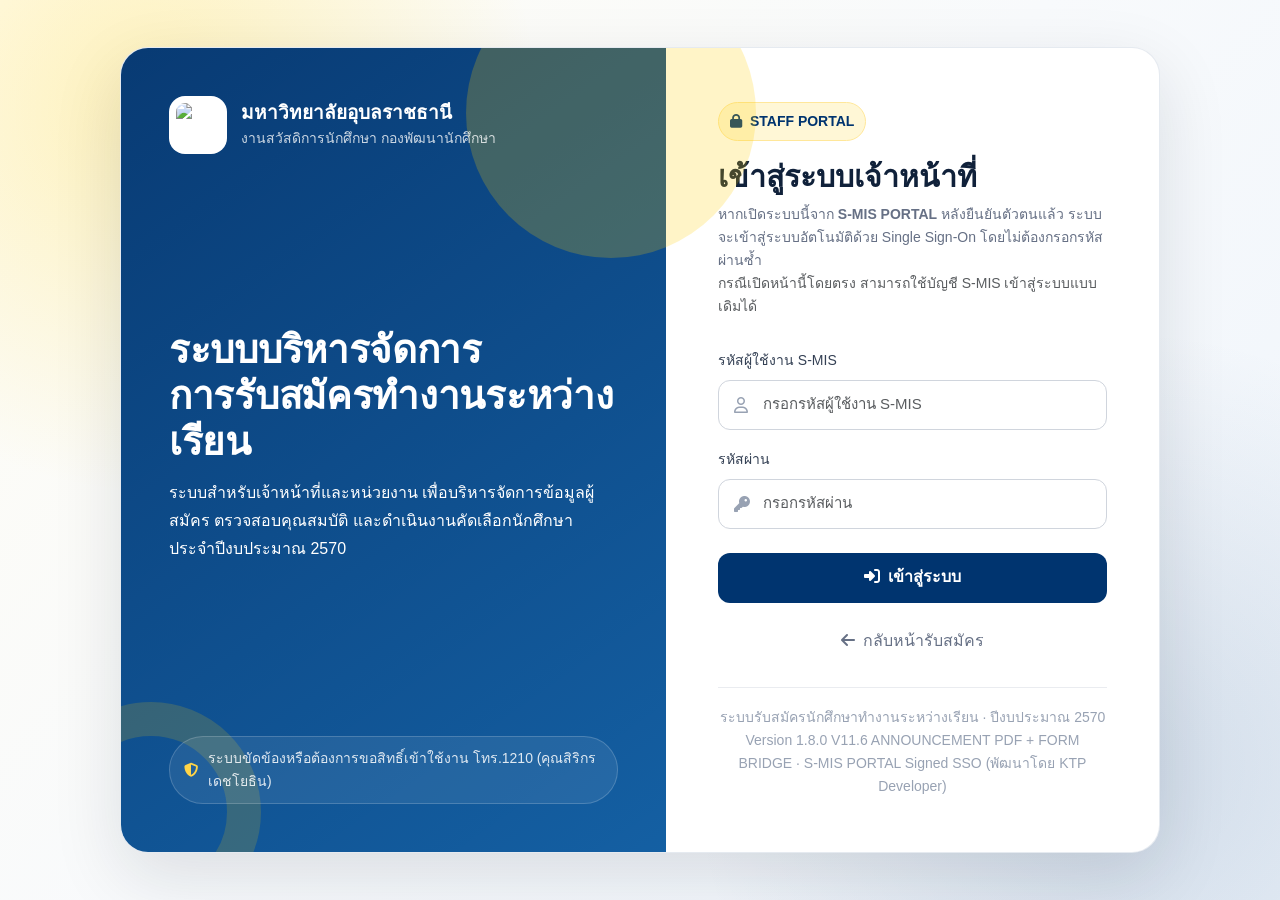
==== commit c7abaea8: "Add files via upload" ====
--- a/dashboard.html
+++ b/dashboard.html
@@ -21,7 +21,7 @@
   
   <script src="https://cdn.jsdelivr.net/npm/sweetalert2@11"></script>
 
-  <link rel="stylesheet" href="./dashboard.css?v=20260926-template-v11-8">
+  <link rel="stylesheet" href="./dashboard.css?v=20261031-ibm-plex-official">
 </head>
 <body>
 
@@ -179,9 +179,9 @@
     </div>
   </div>
 
-  <script src="./config.js?v=20260926-template-v11-8"></script>
-  <script src="./gas-bridge.js?v=20260928-exceljs-print-v12"></script>
+  <script src="./config.js?v=20261031-formbridge-fix"></script>
+  <script src="./gas-bridge.js?v=20261031-all-menu-preload"></script>
   <script src="https://cdn.jsdelivr.net/npm/bootstrap@5.3.3/dist/js/bootstrap.bundle.min.js"></script>
-  <script src="./dashboard.js?v=20260928-v12-3-printtitles-compact"></script>
+  <script src="./dashboard.js?v=20261031-all-menu-preload"></script>
 </body>
 </html>
--- a/dashboard.css
+++ b/dashboard.css
@@ -12,7 +12,7 @@
   --red: #b4424d;
   --orange: #986b00;
   --sidebar: 272px;
-  --font-family-base: 'IBM Plex Sans Thai', -apple-system, BlinkMacSystemFont, "Segoe UI", Roboto, "Helvetica Neue", Arial, sans-serif;
+  --font-family-base: 'IBM Plex Sans Thai', 'Tahoma', sans-serif;
 }
 
 * { 
@@ -724,7 +724,7 @@
     }
 
     .trend-grid-line { stroke: #e8edf2; stroke-width: 1; }
-    .trend-axis-label { fill: #83909a; font-size: 11px; font-family: 'Kanit', sans-serif; }
+    .trend-axis-label { fill: #83909a; font-size: 11px; font-family: var(--font-family-base); }
     .trend-area { fill: rgba(22,95,156,.08); }
     .trend-line { fill: none; stroke: #165f9c; stroke-width: 3; stroke-linecap: round; stroke-linejoin: round; }
     .trend-point { fill: #fff; stroke: #165f9c; stroke-width: 2.5; }
@@ -1718,3 +1718,39 @@
   .announcement-search-box { width: 100%; }
   .announcement-sort-note { align-items: flex-start; }
 }
+
+
+/* =====================================================
+   STAFF PORTAL — official, balanced typography
+   IBM Plex Sans Thai: UI only; no business logic changed.
+   ===================================================== */
+body { font-size: 16px; line-height: 1.65; }
+.sidebar .side-link { font-size: 16px; }
+.sidebar .brand-title { font-size: 17px; }
+.sidebar .brand-subtitle, .sidebar .nav-label,
+.sidebar .sidebar-user, .sidebar .small { font-size: 13px !important; }
+.top-title, .panel-title, .intel-panel-title { font-size: 20px; }
+button, .btn, input, select, textarea,
+.form-control, .form-select, .form-label,
+.input-group-text, .dropdown-item { font-size: 16px; }
+.btn-sm, .form-control-sm, .form-select-sm { font-size: 15px; }
+.table, .table tbody td, .table tbody th { font-size: 15px; }
+.table thead th { font-size: 14px !important; }
+.table-subtext, .candidate-code, .announcement-code-hint { font-size: 13px; }
+.pager-summary, .pager-actions, .watch-row,
+.brand-subtitle, .menu-count, .nav-label,
+.text-muted, small, .small { font-size: 14px; }
+.staff-login-hero p, .login-description { font-size: 16px; }
+.staff-login-form-panel h1 { font-size: 30px; }
+.staff-login-hero h2 { font-size: clamp(28px, 3vw, 40px); }
+.staff-login-brand-title { font-size: 19px; }
+.staff-login-brand-subtitle, .staff-login-note,
+.staff-login-footer, .staff-login-kicker { font-size: 14px; }
+.dashboard-hero-kicker, .section-kicker { font-size: 14px; }
+.wm-card .intel-kpi-label, .wm-card .stat-label { font-size: 15px !important; }
+.announcement-count-footer { font-size: 15px; }
+@media (max-width: 767.98px) {
+  body { font-size: 16px; }
+  .table, .table tbody td, .table tbody th { font-size: 15px; }
+  .staff-login-hero p { font-size: 16px; }
+}
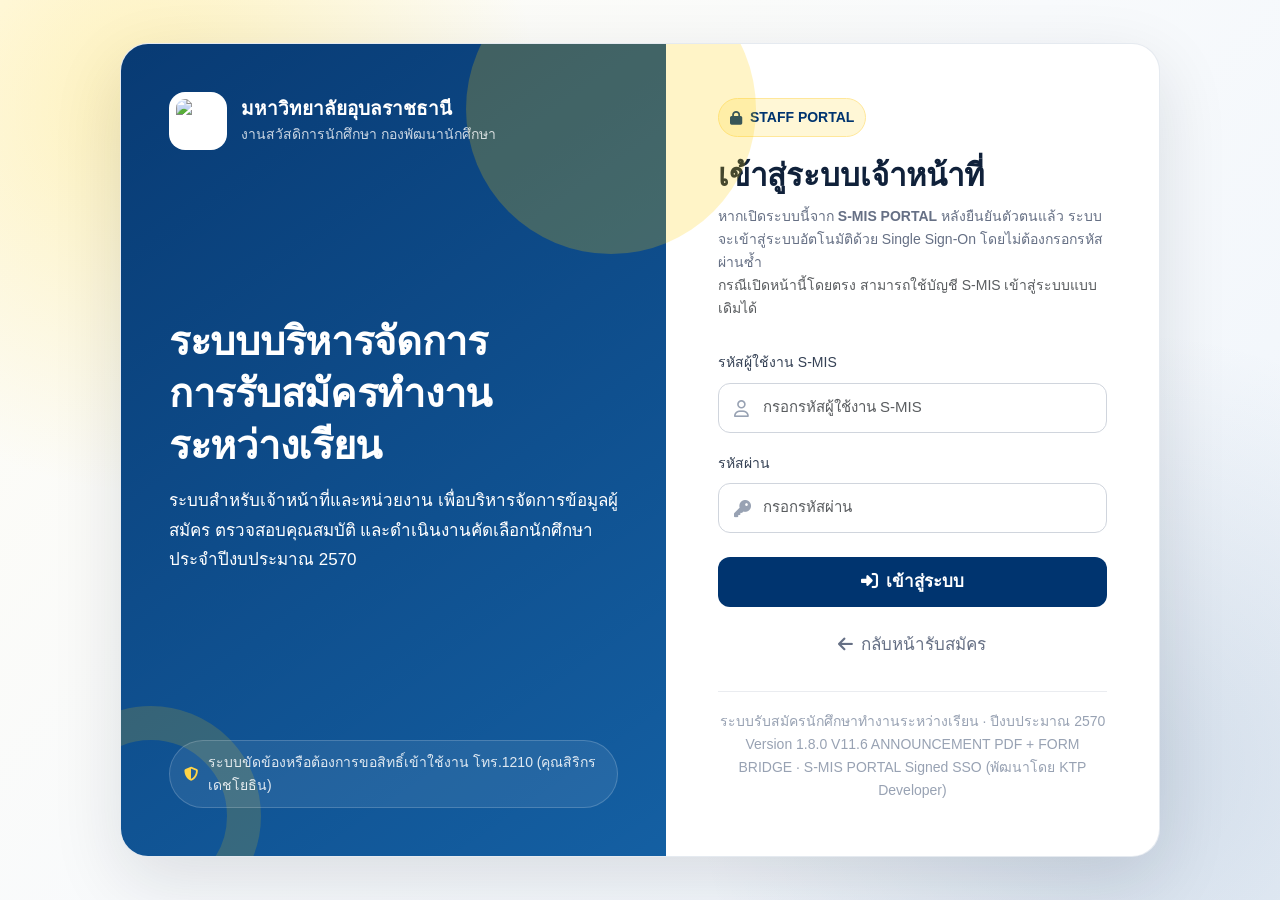
==== commit faccf81a: "Add files via upload" ====
--- a/dashboard.html
+++ b/dashboard.html
@@ -21,7 +21,7 @@
   
   <script src="https://cdn.jsdelivr.net/npm/sweetalert2@11"></script>
 
-  <link rel="stylesheet" href="./dashboard.css?v=20261031-ibm-plex-official">
+  <link rel="stylesheet" href="./dashboard.css?v=20261031-responsive-type-v2">
 </head>
 <body>
 
--- a/dashboard.css
+++ b/dashboard.css
@@ -1754,3 +1754,89 @@
   .table, .table tbody td, .table tbody th { font-size: 15px; }
   .staff-login-hero p { font-size: 16px; }
 }
+
+
+/* ===========================================================
+   STAFF PORTAL — RESPONSIVE TYPE & SAFE TEXT WRAPPING
+   Typography only; keeps wide datasets horizontally scrollable.
+   =========================================================== */
+:root { --staff-fluid-text: clamp(15px, 0.35vw + 14px, 17px); }
+html { -webkit-text-size-adjust: 100%; text-size-adjust: 100%; }
+body { font-size: var(--staff-fluid-text); line-height: 1.65; }
+#appView, #loginView, #bootView { min-width: 0; }
+.main, .content, .panel, .intel-panel, .premium-panel,
+.panel-body, .row > *, .col, .card, .modal-dialog, .modal-content,
+.staff-login-shell, .staff-login-visual, .staff-login-form-panel,
+.filter-toolbar, .filter-grid, .civil-filter-grid, .department-filter-grid {
+  min-width: 0;
+}
+/* Wrap prose and headings instead of overflowing their container. */
+.page-title, .top-title, .panel-title, .intel-panel-title,
+.brand-title, .brand-subtitle, .staff-login-brand-title,
+.staff-login-brand-subtitle, .staff-login-hero h2,
+.staff-login-hero p, .staff-login-note, .login-description,
+.boot-title, .boot-description, .sidebar-user,
+.dashboard-hero h1, .section-hero h1, .dashboard-hero p, .section-hero p,
+.wm-card .intel-kpi-label, .wm-card .stat-label,
+.announcement-hero, .announcement-count-footer {
+  overflow-wrap: anywhere;
+  word-break: normal;
+  white-space: normal;
+}
+/* Scale headings across desktop/tablet/phone. */
+.page-title, .top-title, .panel-title, .intel-panel-title {
+  font-size: clamp(17px, 0.65vw + 14px, 21px);
+  line-height: 1.4;
+}
+.sidebar .brand-title { font-size: clamp(15px, 0.35vw + 14px, 18px); }
+.sidebar .side-link { font-size: clamp(15px, 0.22vw + 14px, 17px); }
+.staff-login-form-panel h1 { font-size: clamp(23px, 2.6vw, 31px); line-height: 1.35; }
+.staff-login-hero h2 { font-size: clamp(24px, 3.1vw, 40px); line-height: 1.32; }
+.staff-login-hero p, .login-description { font-size: clamp(15px, 0.36vw + 14px, 17px); }
+.dashboard-hero h1, .section-hero h1 { font-size: clamp(23px, 2.7vw, 36px); line-height: 1.35; }
+button, .btn, input, select, textarea, .form-control, .form-select,
+.form-label, .input-group-text, .dropdown-item {
+  font-size: var(--staff-fluid-text);
+}
+.btn-sm, .form-control-sm, .form-select-sm { font-size: clamp(14px, .26vw + 13px, 16px); }
+.btn, button, .side-link, .dropdown-item {
+  max-width: 100%;
+  overflow-wrap: anywhere;
+}
+/* Cells retain their data. Wide tables scroll instead of clipping columns. */
+.table-wrap, .table-responsive { max-width: 100%; overflow-x: auto; overflow-y: auto; -webkit-overflow-scrolling: touch; }
+.table { font-size: clamp(14px, .3vw + 13px, 16px); }
+.table tbody td, .table tbody th { font-size: inherit; }
+.table thead th { font-size: clamp(13px, .25vw + 12px, 15px) !important; }
+.table td, .table th { overflow-wrap: break-word; }
+.table-subtext, .candidate-code, .announcement-code-hint {
+  font-size: clamp(12px, .2vw + 11px, 14px);
+  overflow-wrap: anywhere;
+}
+.pager-bar, .pager-actions, .filter-toolbar { flex-wrap: wrap; }
+.filter-grid > *, .civil-filter-grid > *, .department-filter-grid > * { min-width: 0; }
+.form-control, .form-select { max-width: 100%; }
+@media (max-width: 991.98px) {
+  .sidebar { max-width: min(272px, 88vw); }
+  .staff-login-shell { max-width: 100%; }
+  .filter-grid, .civil-filter-grid { grid-template-columns: repeat(2, minmax(0, 1fr)); }
+}
+@media (max-width: 767.98px) {
+  .page-title, .top-title { font-size: 18px; }
+  .staff-login-hero h2 { font-size: clamp(23px, 6vw, 30px); }
+  .staff-login-form-panel h1 { font-size: clamp(23px, 6vw, 28px); }
+  .dashboard-hero h1, .section-hero h1 { font-size: clamp(22px, 5.8vw, 29px); }
+  .filter-grid, .civil-filter-grid, .department-filter-grid { grid-template-columns: minmax(0, 1fr); }
+  .staff-login-form-panel, .staff-login-visual { min-width: 0; }
+  .table { font-size: 14px; }
+  .table thead th { font-size: 13px !important; }
+  .table tbody td { overflow-wrap: anywhere; }
+  .pager-actions { gap: 7px; }
+}
+@media (max-width: 380px) {
+  .content { padding-left: 10px !important; padding-right: 10px !important; }
+  .staff-login-brand-title { font-size: 16px; }
+  .staff-login-brand-subtitle { font-size: 12px; }
+  .topbar { gap: 8px; }
+  .btn, button { white-space: normal; }
+}
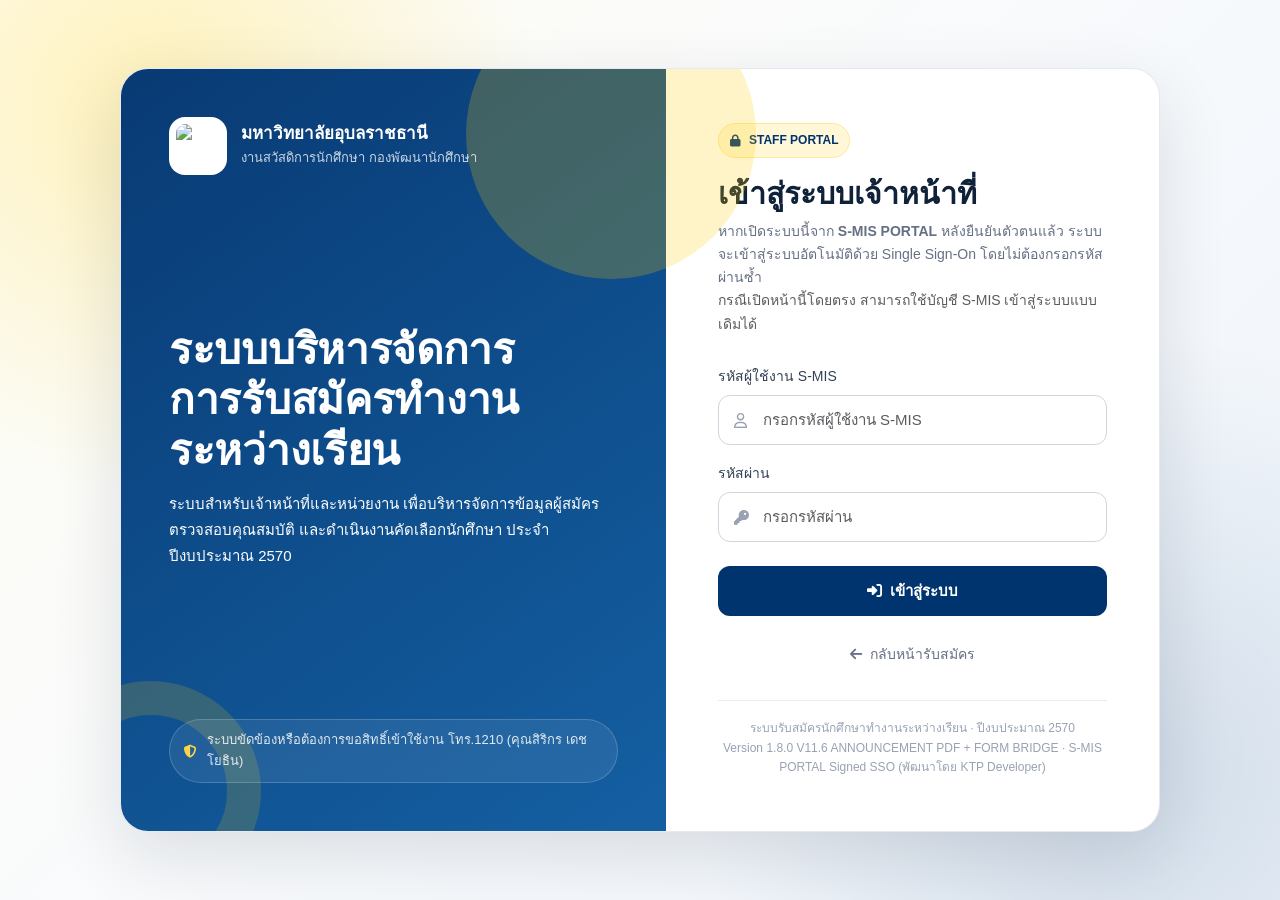
==== commit dc0e685f: "Add files via upload" ====
--- a/dashboard.html
+++ b/dashboard.html
@@ -21,7 +21,7 @@
   
   <script src="https://cdn.jsdelivr.net/npm/sweetalert2@11"></script>
 
-  <link rel="stylesheet" href="./dashboard.css?v=20261031-responsive-type-v2">
+  <link rel="stylesheet" href="./dashboard.css?v=20260926-template-v11-8">
 </head>
 <body>
 
--- a/dashboard.css
+++ b/dashboard.css
@@ -12,7 +12,7 @@
   --red: #b4424d;
   --orange: #986b00;
   --sidebar: 272px;
-  --font-family-base: 'IBM Plex Sans Thai', 'Tahoma', sans-serif;
+  --font-family-base: 'IBM Plex Sans Thai', -apple-system, BlinkMacSystemFont, "Segoe UI", Roboto, "Helvetica Neue", Arial, sans-serif;
 }
 
 * { 
@@ -724,7 +724,7 @@
     }
 
     .trend-grid-line { stroke: #e8edf2; stroke-width: 1; }
-    .trend-axis-label { fill: #83909a; font-size: 11px; font-family: var(--font-family-base); }
+    .trend-axis-label { fill: #83909a; font-size: 11px; font-family: 'Kanit', sans-serif; }
     .trend-area { fill: rgba(22,95,156,.08); }
     .trend-line { fill: none; stroke: #165f9c; stroke-width: 3; stroke-linecap: round; stroke-linejoin: round; }
     .trend-point { fill: #fff; stroke: #165f9c; stroke-width: 2.5; }
@@ -1718,125 +1718,3 @@
   .announcement-search-box { width: 100%; }
   .announcement-sort-note { align-items: flex-start; }
 }
-
-
-/* =====================================================
-   STAFF PORTAL — official, balanced typography
-   IBM Plex Sans Thai: UI only; no business logic changed.
-   ===================================================== */
-body { font-size: 16px; line-height: 1.65; }
-.sidebar .side-link { font-size: 16px; }
-.sidebar .brand-title { font-size: 17px; }
-.sidebar .brand-subtitle, .sidebar .nav-label,
-.sidebar .sidebar-user, .sidebar .small { font-size: 13px !important; }
-.top-title, .panel-title, .intel-panel-title { font-size: 20px; }
-button, .btn, input, select, textarea,
-.form-control, .form-select, .form-label,
-.input-group-text, .dropdown-item { font-size: 16px; }
-.btn-sm, .form-control-sm, .form-select-sm { font-size: 15px; }
-.table, .table tbody td, .table tbody th { font-size: 15px; }
-.table thead th { font-size: 14px !important; }
-.table-subtext, .candidate-code, .announcement-code-hint { font-size: 13px; }
-.pager-summary, .pager-actions, .watch-row,
-.brand-subtitle, .menu-count, .nav-label,
-.text-muted, small, .small { font-size: 14px; }
-.staff-login-hero p, .login-description { font-size: 16px; }
-.staff-login-form-panel h1 { font-size: 30px; }
-.staff-login-hero h2 { font-size: clamp(28px, 3vw, 40px); }
-.staff-login-brand-title { font-size: 19px; }
-.staff-login-brand-subtitle, .staff-login-note,
-.staff-login-footer, .staff-login-kicker { font-size: 14px; }
-.dashboard-hero-kicker, .section-kicker { font-size: 14px; }
-.wm-card .intel-kpi-label, .wm-card .stat-label { font-size: 15px !important; }
-.announcement-count-footer { font-size: 15px; }
-@media (max-width: 767.98px) {
-  body { font-size: 16px; }
-  .table, .table tbody td, .table tbody th { font-size: 15px; }
-  .staff-login-hero p { font-size: 16px; }
-}
-
-
-/* ===========================================================
-   STAFF PORTAL — RESPONSIVE TYPE & SAFE TEXT WRAPPING
-   Typography only; keeps wide datasets horizontally scrollable.
-   =========================================================== */
-:root { --staff-fluid-text: clamp(15px, 0.35vw + 14px, 17px); }
-html { -webkit-text-size-adjust: 100%; text-size-adjust: 100%; }
-body { font-size: var(--staff-fluid-text); line-height: 1.65; }
-#appView, #loginView, #bootView { min-width: 0; }
-.main, .content, .panel, .intel-panel, .premium-panel,
-.panel-body, .row > *, .col, .card, .modal-dialog, .modal-content,
-.staff-login-shell, .staff-login-visual, .staff-login-form-panel,
-.filter-toolbar, .filter-grid, .civil-filter-grid, .department-filter-grid {
-  min-width: 0;
-}
-/* Wrap prose and headings instead of overflowing their container. */
-.page-title, .top-title, .panel-title, .intel-panel-title,
-.brand-title, .brand-subtitle, .staff-login-brand-title,
-.staff-login-brand-subtitle, .staff-login-hero h2,
-.staff-login-hero p, .staff-login-note, .login-description,
-.boot-title, .boot-description, .sidebar-user,
-.dashboard-hero h1, .section-hero h1, .dashboard-hero p, .section-hero p,
-.wm-card .intel-kpi-label, .wm-card .stat-label,
-.announcement-hero, .announcement-count-footer {
-  overflow-wrap: anywhere;
-  word-break: normal;
-  white-space: normal;
-}
-/* Scale headings across desktop/tablet/phone. */
-.page-title, .top-title, .panel-title, .intel-panel-title {
-  font-size: clamp(17px, 0.65vw + 14px, 21px);
-  line-height: 1.4;
-}
-.sidebar .brand-title { font-size: clamp(15px, 0.35vw + 14px, 18px); }
-.sidebar .side-link { font-size: clamp(15px, 0.22vw + 14px, 17px); }
-.staff-login-form-panel h1 { font-size: clamp(23px, 2.6vw, 31px); line-height: 1.35; }
-.staff-login-hero h2 { font-size: clamp(24px, 3.1vw, 40px); line-height: 1.32; }
-.staff-login-hero p, .login-description { font-size: clamp(15px, 0.36vw + 14px, 17px); }
-.dashboard-hero h1, .section-hero h1 { font-size: clamp(23px, 2.7vw, 36px); line-height: 1.35; }
-button, .btn, input, select, textarea, .form-control, .form-select,
-.form-label, .input-group-text, .dropdown-item {
-  font-size: var(--staff-fluid-text);
-}
-.btn-sm, .form-control-sm, .form-select-sm { font-size: clamp(14px, .26vw + 13px, 16px); }
-.btn, button, .side-link, .dropdown-item {
-  max-width: 100%;
-  overflow-wrap: anywhere;
-}
-/* Cells retain their data. Wide tables scroll instead of clipping columns. */
-.table-wrap, .table-responsive { max-width: 100%; overflow-x: auto; overflow-y: auto; -webkit-overflow-scrolling: touch; }
-.table { font-size: clamp(14px, .3vw + 13px, 16px); }
-.table tbody td, .table tbody th { font-size: inherit; }
-.table thead th { font-size: clamp(13px, .25vw + 12px, 15px) !important; }
-.table td, .table th { overflow-wrap: break-word; }
-.table-subtext, .candidate-code, .announcement-code-hint {
-  font-size: clamp(12px, .2vw + 11px, 14px);
-  overflow-wrap: anywhere;
-}
-.pager-bar, .pager-actions, .filter-toolbar { flex-wrap: wrap; }
-.filter-grid > *, .civil-filter-grid > *, .department-filter-grid > * { min-width: 0; }
-.form-control, .form-select { max-width: 100%; }
-@media (max-width: 991.98px) {
-  .sidebar { max-width: min(272px, 88vw); }
-  .staff-login-shell { max-width: 100%; }
-  .filter-grid, .civil-filter-grid { grid-template-columns: repeat(2, minmax(0, 1fr)); }
-}
-@media (max-width: 767.98px) {
-  .page-title, .top-title { font-size: 18px; }
-  .staff-login-hero h2 { font-size: clamp(23px, 6vw, 30px); }
-  .staff-login-form-panel h1 { font-size: clamp(23px, 6vw, 28px); }
-  .dashboard-hero h1, .section-hero h1 { font-size: clamp(22px, 5.8vw, 29px); }
-  .filter-grid, .civil-filter-grid, .department-filter-grid { grid-template-columns: minmax(0, 1fr); }
-  .staff-login-form-panel, .staff-login-visual { min-width: 0; }
-  .table { font-size: 14px; }
-  .table thead th { font-size: 13px !important; }
-  .table tbody td { overflow-wrap: anywhere; }
-  .pager-actions { gap: 7px; }
-}
-@media (max-width: 380px) {
-  .content { padding-left: 10px !important; padding-right: 10px !important; }
-  .staff-login-brand-title { font-size: 16px; }
-  .staff-login-brand-subtitle { font-size: 12px; }
-  .topbar { gap: 8px; }
-  .btn, button { white-space: normal; }
-}
